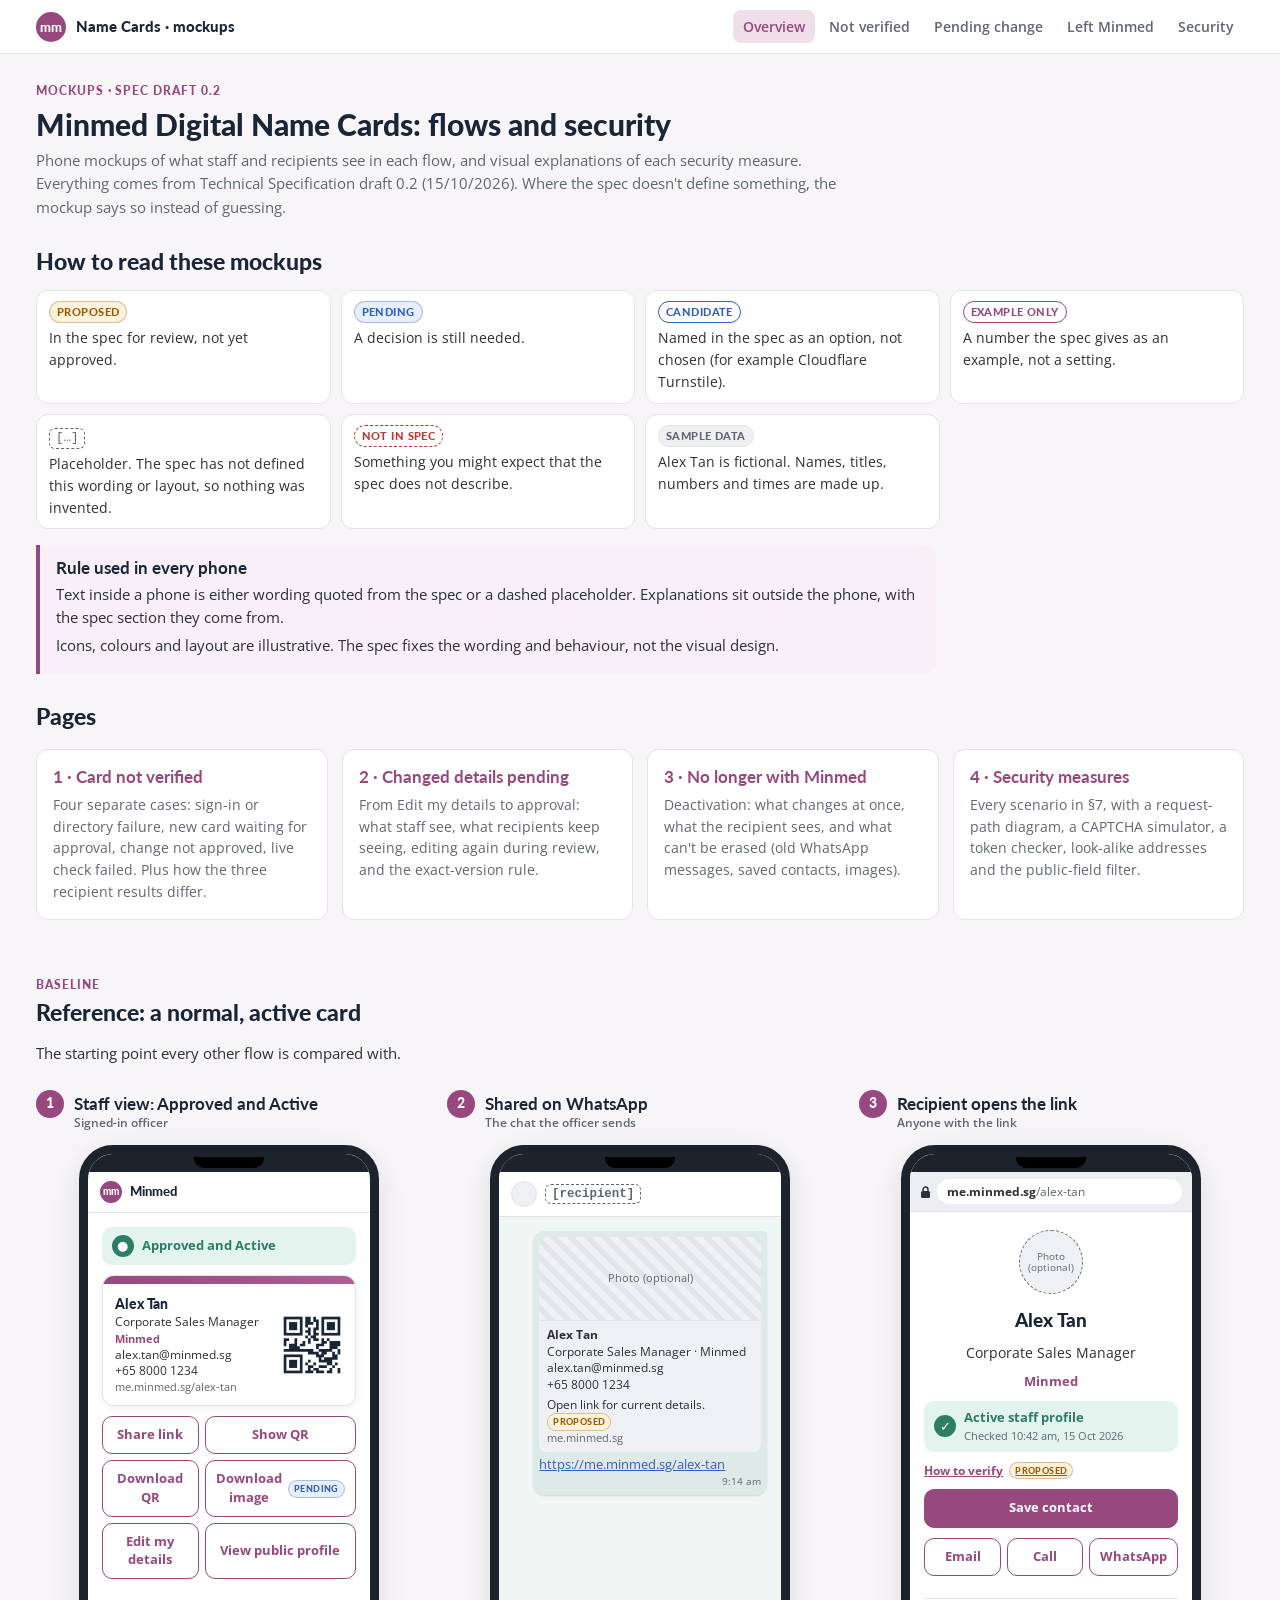
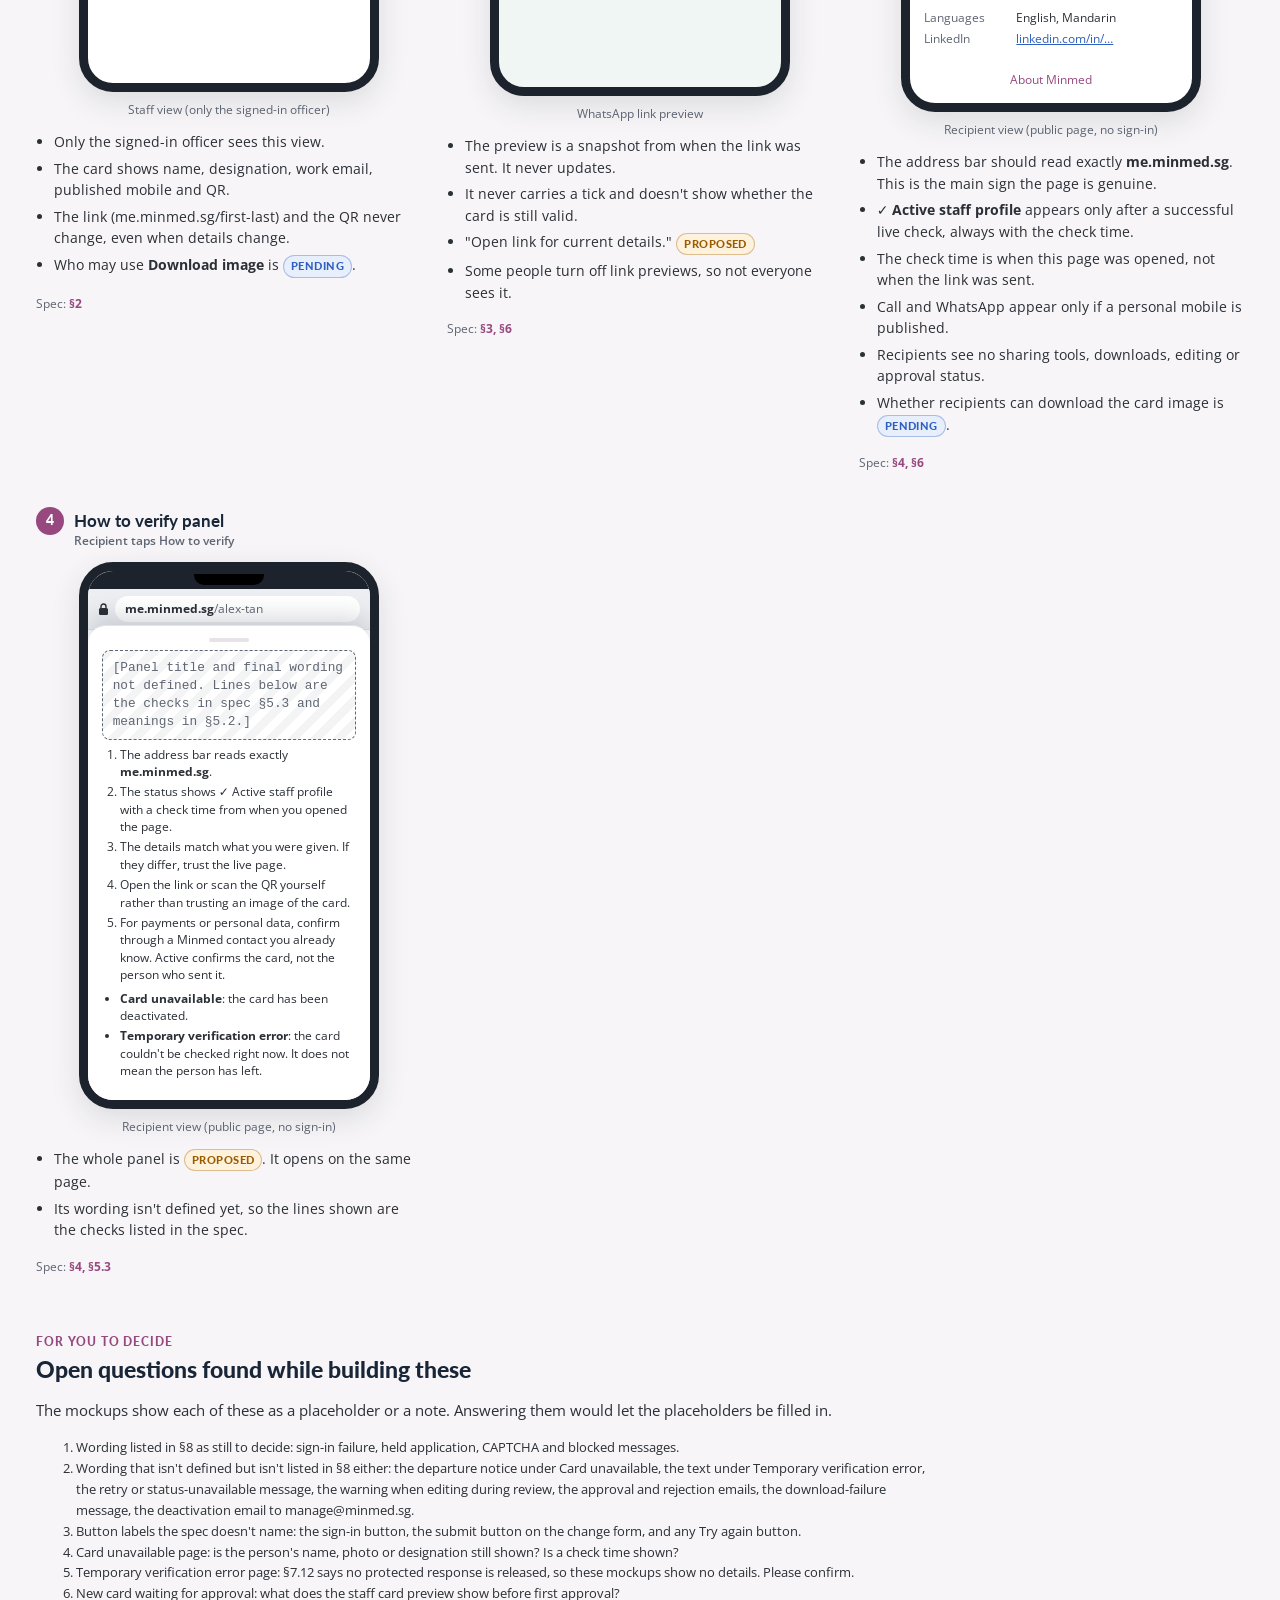
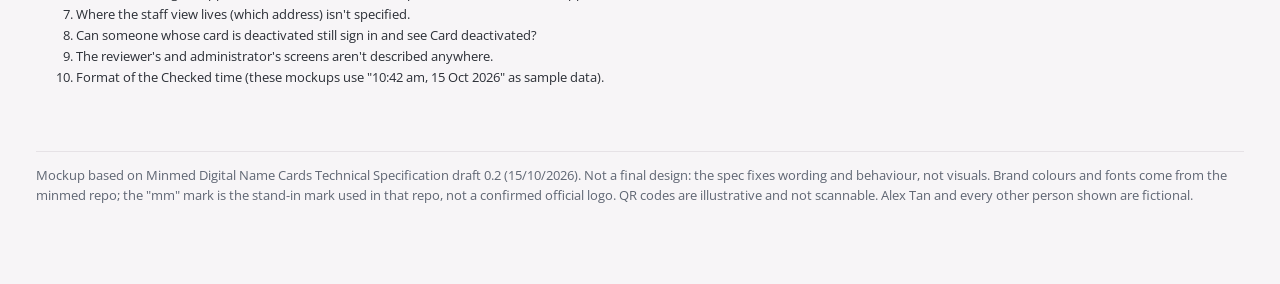
==== name-card-mockups/index.html @ 4b2dcbd2 "Add name card flow and security mockups HTML mockups for Minmed Digital Name Cards based on spec dra" ====
<!doctype html>
<html lang="en-SG">
<head>
<meta charset="utf-8">
<meta name="viewport" content="width=device-width, initial-scale=1">
<meta name="color-scheme" content="light dark">
<meta name="description" content="Phone mockups and security explanations for Minmed Digital Name Cards, from spec draft 0.2.">
<title>Name Card Mockups</title>
<link rel="preconnect" href="https://fonts.googleapis.com">
<link rel="preconnect" href="https://fonts.gstatic.com" crossorigin>
<link href="https://fonts.googleapis.com/css2?family=Lato:wght@400;700;900&family=Open+Sans:wght@400;600;700&display=swap" rel="stylesheet">
<style>
/* Minmed brand colours taken from the minmed repo (frontend/src/index.css):
   plum #AD5E99, navy #192637, blush #EFDFEB, green #419F84, blue #6493EC.
   Text and buttons use the darker shades from that file so they meet WCAG AA. */
:root {
  --bg: #f7f5f7;
  --surface: #ffffff;
  --surface-2: #f8f0f6;
  --text: #2b2f36;
  --muted: #5f6673;
  --border: #e6e2e6;
  --plum: #96487f;
  --brand: #ad5e99;
  --blush: #efdfeb;
  --navy: #192637;
  --on-plum: #ffffff;
  --green: #2e7d66;
  --green-soft: #e3f3ee;
  --amber: #9a5b00;
  --amber-soft: #fff2dc;
  --red: #c0352b;
  --red-soft: #fdecea;
  --blue: #2f5fbf;
  --blue-soft: #e8effc;
  --grey-soft: #eef0f3;
  --chrome: #eceef1;
  --frame: #1d232c;
  --shadow: 0 10px 30px rgba(25, 38, 55, 0.12);
  --radius: 12px;
}
@media (prefers-color-scheme: dark) {
  :root:not([data-theme="light"]) {
    --bg: #0e1520;
    --surface: #151f2c;
    --surface-2: #221a26;
    --text: #e6e9ef;
    --muted: #a3adbb;
    --border: #263244;
    --plum: #d38bc2;
    --brand: #d38bc2;
    --blush: #3a2436;
    --navy: #e6e9ef;
    --on-plum: #1a0f17;
    --green: #6fd3b3;
    --green-soft: #133329;
    --amber: #f5c26b;
    --amber-soft: #3a2a0f;
    --red: #ff8a80;
    --red-soft: #3a1714;
    --blue: #8fb1f5;
    --blue-soft: #16243d;
    --grey-soft: #1d2836;
    --chrome: #1d2836;
    --frame: #05080d;
    --shadow: 0 10px 30px rgba(0, 0, 0, 0.45);
  }
}
:root[data-theme="dark"] {
  --bg: #0e1520;
  --surface: #151f2c;
  --surface-2: #221a26;
  --text: #e6e9ef;
  --muted: #a3adbb;
  --border: #263244;
  --plum: #d38bc2;
  --brand: #d38bc2;
  --blush: #3a2436;
  --navy: #e6e9ef;
  --on-plum: #1a0f17;
  --green: #6fd3b3;
  --green-soft: #133329;
  --amber: #f5c26b;
  --amber-soft: #3a2a0f;
  --red: #ff8a80;
  --red-soft: #3a1714;
  --blue: #8fb1f5;
  --blue-soft: #16243d;
  --grey-soft: #1d2836;
  --chrome: #1d2836;
  --frame: #05080d;
  --shadow: 0 10px 30px rgba(0, 0, 0, 0.45);
}

* { box-sizing: border-box; }
html { -webkit-text-size-adjust: 100%; }
body {
  margin: 0;
  background: var(--bg);
  color: var(--text);
  font-family: "Open Sans", system-ui, -apple-system, "Segoe UI", sans-serif;
  font-size: 15px;
  line-height: 1.55;
}
h1, h2, h3, h4 { font-family: "Lato", "Open Sans", system-ui, sans-serif; color: var(--navy); line-height: 1.25; }
h1 { font-size: 1.9rem; font-weight: 900; margin: 0 0 0.4rem; }
h2 { font-size: 1.45rem; font-weight: 900; margin: 0 0 0.5rem; }
h3 { font-size: 1.05rem; font-weight: 700; margin: 0 0 0.4rem; }
a { color: var(--plum); }
code { font-family: ui-monospace, SFMono-Regular, Menlo, Consolas, monospace; font-size: 0.88em; background: var(--grey-soft); padding: 1px 5px; border-radius: 5px; }

/* ---------- page chrome ---------- */
.top {
  background: var(--surface);
  border-bottom: 1px solid var(--border);
  position: sticky; top: 0; z-index: 20;
}
.top-inner { max-width: 1240px; margin: 0 auto; padding: 10px 16px; display: flex; gap: 14px; align-items: center; flex-wrap: wrap; }
.brandline { display: flex; align-items: center; gap: 10px; font-family: "Lato", sans-serif; font-weight: 900; color: var(--navy); text-decoration: none; }
.mark { width: 30px; height: 30px; flex: none; }
.nav { display: flex; gap: 4px; flex-wrap: wrap; margin-left: auto; }
.nav a { text-decoration: none; color: var(--muted); font-weight: 600; font-size: 0.86rem; padding: 6px 10px; border-radius: 8px; }
.nav a:hover { background: var(--surface-2); color: var(--plum); }
.nav a.on { background: var(--blush); color: var(--plum); }
main { max-width: 1240px; margin: 0 auto; padding: 28px 16px 80px; }
.lede { color: var(--muted); max-width: 820px; margin: 0 0 1rem; }
.meta { font-size: 0.82rem; color: var(--muted); }
.section { margin-top: 56px; scroll-margin-top: 80px; }
.section > .intro { max-width: 860px; color: var(--text); }
.jump { display: flex; flex-wrap: wrap; gap: 8px; margin: 18px 0 0; padding: 0; list-style: none; }
.jump a { display: inline-block; text-decoration: none; background: var(--surface); border: 1px solid var(--border); border-radius: 999px; padding: 6px 14px; font-weight: 600; font-size: 0.86rem; color: var(--navy); }
.jump a:hover { border-color: var(--brand); color: var(--plum); }
.eyebrow { font-family: "Lato", sans-serif; font-weight: 900; letter-spacing: 0.08em; text-transform: uppercase; font-size: 0.74rem; color: var(--plum); margin-bottom: 4px; }

/* ---------- legend + badges ---------- */
.badge {
  display: inline-flex; align-items: center; gap: 4px;
  font-family: "Lato", sans-serif; font-weight: 900; font-size: 0.68rem;
  letter-spacing: 0.04em; text-transform: uppercase;
  padding: 2px 7px; border-radius: 999px; border: 1px solid transparent;
  vertical-align: middle; white-space: nowrap; line-height: 1.5;
}
.b-proposed { background: var(--amber-soft); color: var(--amber); border-color: color-mix(in srgb, var(--amber) 35%, transparent); }
.b-pending { background: var(--blue-soft); color: var(--blue); border-color: color-mix(in srgb, var(--blue) 35%, transparent); }
.b-candidate { background: transparent; color: var(--blue); border-color: var(--blue); }
.b-example { background: transparent; color: var(--plum); border-color: var(--plum); }
.b-sample { background: var(--grey-soft); color: var(--muted); border-color: var(--border); }
.b-notspec { background: transparent; color: var(--red); border-color: var(--red); border-style: dashed; }
.b-spec { background: var(--green-soft); color: var(--green); border-color: color-mix(in srgb, var(--green) 35%, transparent); }
.legend { display: grid; grid-template-columns: repeat(auto-fill, minmax(260px, 1fr)); gap: 10px; margin: 14px 0 0; }
.legend > div { background: var(--surface); border: 1px solid var(--border); border-radius: var(--radius); padding: 10px 12px; font-size: 0.88rem; }
.legend .badge, .legend .ph-inline { margin-bottom: 4px; }

/* placeholder for wording the spec has not defined */
.ph {
  border: 1.5px dashed var(--muted); border-radius: 8px; padding: 8px 10px;
  color: var(--muted); font-size: 0.8rem; line-height: 1.4;
  background: repeating-linear-gradient(-45deg, transparent 0 8px, color-mix(in srgb, var(--muted) 7%, transparent) 8px 16px);
  font-family: ui-monospace, SFMono-Regular, Menlo, Consolas, monospace;
}
.ph-inline {
  display: inline-block; border: 1.5px dashed var(--muted); border-radius: 6px; padding: 0 6px;
  color: var(--muted); font-size: 0.78rem; font-family: ui-monospace, SFMono-Regular, Menlo, Consolas, monospace;
}

/* ---------- step grid ---------- */
.steps { display: grid; grid-template-columns: repeat(auto-fill, minmax(290px, 1fr)); gap: 34px 26px; margin-top: 24px; }
.step { display: flex; flex-direction: column; gap: 12px; min-width: 0; }
.step-head { display: flex; gap: 10px; align-items: flex-start; }
.num { flex: none; width: 28px; height: 28px; border-radius: 50%; background: var(--plum); color: var(--on-plum); display: grid; place-items: center; font-family: "Lato", sans-serif; font-weight: 900; font-size: 0.85rem; }
.step-head h3 { margin: 3px 0 0; }
.who { font-size: 0.78rem; color: var(--muted); font-weight: 600; }
.notes { margin: 0; padding: 0 0 0 18px; font-size: 0.87rem; }
.notes li { margin: 0 0 5px; }
.ref { font-size: 0.76rem; color: var(--muted); }
.ref b { color: var(--plum); }

/* ---------- phone frame ---------- */
.phone {
  width: 100%; max-width: 300px; margin: 0 auto;
  border: 9px solid var(--frame); border-radius: 34px; overflow: hidden;
  background: var(--surface); box-shadow: var(--shadow); position: relative;
  font-size: 13.5px; line-height: 1.45;
}
.phone .sbar { height: 18px; background: var(--frame); position: relative; }
.phone .sbar::after { content: ""; position: absolute; left: 50%; top: 3px; width: 70px; height: 11px; transform: translateX(-50%); background: #000; border-radius: 0 0 10px 10px; }
.addr { display: flex; align-items: center; gap: 6px; background: var(--chrome); padding: 7px 10px; font-size: 12px; color: var(--text); border-bottom: 1px solid var(--border); }
.addr .url { background: var(--surface); border-radius: 999px; padding: 4px 10px; flex: 1; min-width: 0; overflow: hidden; text-overflow: ellipsis; white-space: nowrap; }
.addr .url b { font-weight: 700; }
.addr .url .path { color: var(--muted); }
.addr.fake .url { outline: 2px solid var(--red); }
.screen { padding: 14px; min-height: 470px; display: flex; flex-direction: column; gap: 10px; }
.screen.short { min-height: 0; }
.apphead { display: flex; align-items: center; gap: 8px; padding: 9px 12px; border-bottom: 1px solid var(--border); font-family: "Lato", sans-serif; font-weight: 900; color: var(--navy); font-size: 13px; }
.apphead .mark { width: 22px; height: 22px; }
.apphead .sub { margin-left: auto; font-family: "Open Sans", sans-serif; font-weight: 600; color: var(--muted); font-size: 11px; }
.mini { font-size: 0.58rem; padding: 1px 5px; }
.phone-cap { text-align: center; font-size: 0.78rem; color: var(--muted); margin-top: -4px; }

/* ---------- public card page ---------- */
.avatar { width: 64px; height: 64px; border-radius: 50%; background: var(--grey-soft); border: 1.5px dashed var(--muted); display: grid; place-items: center; color: var(--muted); font-size: 10px; text-align: center; line-height: 1.1; margin: 4px auto 0; }
.pname { text-align: center; font-family: "Lato", sans-serif; font-weight: 900; font-size: 19px; color: var(--navy); margin: 2px 0 0; }
.pdesig { text-align: center; color: var(--text); margin: 0; }
.pco { text-align: center; color: var(--plum); font-weight: 700; margin: 0; font-size: 12.5px; }
.status { display: flex; gap: 8px; align-items: center; border-radius: 10px; padding: 8px 10px; font-size: 12.5px; }
.status .ic { flex: none; width: 22px; height: 22px; border-radius: 50%; display: grid; place-items: center; font-weight: 900; font-size: 13px; }
.status .t { font-weight: 700; }
.status .s { font-size: 11px; color: var(--muted); display: block; font-weight: 400; }
.st-active { background: var(--green-soft); color: var(--green); }
.st-active .ic { background: var(--green); color: var(--surface); }
.st-unavail { background: var(--grey-soft); color: var(--text); }
.st-unavail .ic { background: var(--muted); color: var(--surface); }
.st-error { background: var(--amber-soft); color: var(--amber); }
.st-error .ic { background: transparent; color: var(--amber); border: 2px solid var(--amber); font-size: 12px; }
.st-pending { background: var(--blue-soft); color: var(--blue); }
.st-pending .ic { background: var(--blue); color: var(--surface); }
.st-rejected { background: var(--red-soft); color: var(--red); }
.st-rejected .ic { background: var(--red); color: var(--surface); }
.howto { font-size: 12px; color: var(--plum); font-weight: 700; text-decoration: underline; display: inline-flex; gap: 6px; align-items: center; }
.btn { display: flex; align-items: center; justify-content: center; gap: 6px; border-radius: 10px; padding: 9px 10px; font-weight: 700; font-size: 12.5px; border: 1.5px solid var(--plum); color: var(--plum); background: var(--surface); text-align: center; }
.btn.primary { background: var(--plum); color: var(--on-plum); }
.btn.off { opacity: 0.4; border-style: dashed; text-decoration: line-through; }
.btn.ghost { border-color: var(--border); color: var(--text); }
.btnrow { display: grid; grid-template-columns: 1fr 1fr 1fr; gap: 6px; }
.btngrid { display: grid; grid-template-columns: 1fr 1fr; gap: 6px; }
.kv { font-size: 12px; border-top: 1px solid var(--border); padding-top: 8px; }
.kv div { display: flex; gap: 8px; padding: 2px 0; }
.kv dt, .kv .k { color: var(--muted); width: 84px; flex: none; }
.foot-link { font-size: 12px; color: var(--plum); text-align: center; margin-top: auto; }
.blank { flex: 1; }
.big-msg { text-align: center; padding: 20px 6px 6px; }
.big-msg .ic { width: 52px; height: 52px; border-radius: 50%; margin: 0 auto 10px; display: grid; place-items: center; font-size: 24px; font-weight: 900; }

/* ---------- staff card visual ---------- */
.ncard { border-radius: 12px; border: 1px solid var(--border); overflow: hidden; background: var(--surface); box-shadow: 0 2px 8px rgba(25, 38, 55, 0.08); }
.ncard .band { height: 8px; background: linear-gradient(90deg, var(--plum), var(--brand)); }
.ncard .body { display: flex; gap: 10px; padding: 10px 12px; align-items: center; }
.ncard .info { flex: 1; min-width: 0; font-size: 11.5px; }
.ncard .nm { font-family: "Lato", sans-serif; font-weight: 900; font-size: 14px; color: var(--navy); }
.ncard .co { color: var(--plum); font-weight: 700; font-size: 11px; }
.ncard .line { color: var(--text); overflow-wrap: anywhere; }
.ncard .lk { color: var(--muted); font-size: 10.5px; }
.ncard svg.qr { width: 62px; height: 62px; flex: none; }
.ncard.dim { opacity: 0.45; filter: grayscale(0.6); }
.hl { background: color-mix(in srgb, var(--amber) 22%, transparent); border-radius: 3px; padding: 0 2px; outline: 1.5px solid var(--amber); }
.hl-red { background: color-mix(in srgb, var(--red) 18%, transparent); border-radius: 3px; padding: 0 2px; outline: 1.5px solid var(--red); }

/* ---------- forms ---------- */
.field { font-size: 11.5px; }
.field label { display: block; color: var(--muted); margin-bottom: 2px; font-weight: 600; }
.field .in { border: 1px solid var(--border); border-radius: 8px; padding: 6px 8px; background: var(--surface); color: var(--text); }
.field .in.changed { border-color: var(--amber); background: var(--amber-soft); }
.field .in.locked { background: var(--grey-soft); color: var(--muted); }

/* diff table inside staff view */
.diff { font-size: 11px; border: 1px solid var(--border); border-radius: 8px; overflow: hidden; }
.diff .row { display: grid; grid-template-columns: 1fr 1fr; }
.diff .row > div { padding: 5px 7px; border-top: 1px solid var(--border); }
.diff .hd { background: var(--grey-soft); font-weight: 700; color: var(--muted); }
.diff .hd > div { border-top: 0; }
.diff .fld { grid-column: 1 / -1; font-weight: 700; color: var(--navy); background: var(--surface-2); }
.diff .old { color: var(--muted); }
.diff .new { color: var(--amber); font-weight: 700; }

/* ---------- chat + email mock ---------- */
.chat { background: color-mix(in srgb, var(--green) 7%, var(--surface)); }
.chathead { display: flex; align-items: center; gap: 8px; padding: 9px 12px; background: var(--surface); border-bottom: 1px solid var(--border); font-weight: 700; font-size: 13px; }
.chathead .dot { width: 26px; height: 26px; border-radius: 50%; background: var(--grey-soft); border: 1px solid var(--border); }
.bubble { align-self: flex-start; max-width: 92%; background: var(--surface); border-radius: 4px 12px 12px 12px; padding: 6px; box-shadow: 0 1px 2px rgba(0,0,0,0.12); font-size: 12.5px; }
.bubble.me { align-self: flex-end; border-radius: 12px 4px 12px 12px; background: color-mix(in srgb, var(--green) 16%, var(--surface)); }
.bubble .time { font-size: 10px; color: var(--muted); text-align: right; }
.preview { border-radius: 8px; overflow: hidden; background: var(--grey-soft); margin-bottom: 4px; }
.preview .img { height: 84px; display: grid; place-items: center; color: var(--muted); font-size: 10.5px; border-bottom: 1px solid var(--border); background: repeating-linear-gradient(45deg, transparent 0 6px, color-mix(in srgb, var(--muted) 8%, transparent) 6px 12px); }
.preview .txt { padding: 6px 8px; font-size: 11.5px; }
.preview .ttl { font-weight: 700; color: var(--text); }
.preview .dom { color: var(--muted); font-size: 10.5px; }
.linktext { color: var(--blue); text-decoration: underline; word-break: break-all; }
.mailhead { font-size: 11.5px; border-bottom: 1px solid var(--border); padding-bottom: 8px; }
.mailhead div { padding: 1px 0; }
.mailhead .k { color: var(--muted); display: inline-block; width: 52px; }

/* ---------- generic boxes ---------- */
.panel { background: var(--surface); border: 1px solid var(--border); border-radius: var(--radius); padding: 16px 18px; }
.panel + .panel { margin-top: 14px; }
.callout { border-left: 4px solid var(--plum); background: var(--surface-2); border-radius: 0 var(--radius) var(--radius) 0; padding: 12px 16px; margin: 16px 0; max-width: 900px; }
.callout.warn { border-left-color: var(--amber); background: var(--amber-soft); }
.callout.info { border-left-color: var(--blue); background: var(--blue-soft); }
.callout h3 { margin-bottom: 4px; }
.callout p { margin: 0.3rem 0; }
.cols { display: grid; grid-template-columns: repeat(auto-fit, minmax(260px, 1fr)); gap: 14px; }
.cols3 { display: grid; grid-template-columns: repeat(auto-fit, minmax(220px, 1fr)); gap: 14px; }
.tag-ok { color: var(--green); font-weight: 700; }
.tag-no { color: var(--red); font-weight: 700; }
.tag-warn { color: var(--amber); font-weight: 700; }
.small { font-size: 0.84rem; }
.muted { color: var(--muted); }
table.t { width: 100%; border-collapse: collapse; font-size: 0.87rem; background: var(--surface); border: 1px solid var(--border); border-radius: var(--radius); overflow: hidden; }
table.t th, table.t td { text-align: left; padding: 8px 10px; border-top: 1px solid var(--border); vertical-align: top; }
table.t th { background: var(--grey-soft); font-family: "Lato", sans-serif; color: var(--navy); border-top: 0; }
.tablewrap { overflow-x: auto; }

/* ---------- flow diagram (HTML boxes) ---------- */
.flowdia { display: flex; flex-wrap: wrap; gap: 8px; align-items: stretch; }
.node { background: var(--surface); border: 1.5px solid var(--border); border-radius: 10px; padding: 9px 11px; font-size: 0.84rem; flex: 1 1 150px; min-width: 140px; }
.node b { display: block; font-family: "Lato", sans-serif; color: var(--navy); }
.node.ok { border-color: var(--green); }
.node.no { border-color: var(--red); }
.node.tbd { border-style: dashed; border-color: var(--blue); }
.node.warn { border-color: var(--amber); }
.arrow { align-self: center; color: var(--muted); font-weight: 900; flex: none; }
.vlist { display: flex; flex-direction: column; gap: 8px; }

/* ---------- security page interactive ---------- */
.sim { display: grid; grid-template-columns: minmax(0, 300px) minmax(0, 1fr); gap: 24px; align-items: start; }
@media (max-width: 720px) { .sim { grid-template-columns: 1fr; } }
.ctrls { display: flex; flex-wrap: wrap; gap: 8px; margin: 10px 0; }
button.act { font: inherit; font-weight: 700; font-size: 0.85rem; padding: 8px 12px; border-radius: 9px; border: 1.5px solid var(--plum); background: var(--surface); color: var(--plum); cursor: pointer; }
button.act.primary { background: var(--plum); color: var(--on-plum); }
button.act:disabled { opacity: 0.4; cursor: not-allowed; }
button.act:focus-visible { outline: 2px solid var(--brand); outline-offset: 2px; }
.log { font-family: ui-monospace, SFMono-Regular, Menlo, Consolas, monospace; font-size: 0.78rem; background: var(--surface); border: 1px solid var(--border); border-radius: 10px; padding: 10px; max-height: 260px; overflow: auto; }
.log div { padding: 2px 0; border-bottom: 1px dashed var(--border); }
.log .ok { color: var(--green); }
.log .no { color: var(--red); }
.log .warn { color: var(--amber); }
.meter { height: 10px; border-radius: 999px; background: var(--grey-soft); overflow: hidden; border: 1px solid var(--border); }
.meter > i { display: block; height: 100%; width: 0; background: var(--green); transition: width 0.25s; }
.captcha { border: 1px solid var(--border); border-radius: 8px; padding: 10px; display: flex; gap: 10px; align-items: center; background: var(--surface); }
.captcha .box { width: 24px; height: 24px; border: 2px solid var(--muted); border-radius: 4px; background: var(--surface); cursor: pointer; flex: none; }
.captcha .box.done { background: var(--green); border-color: var(--green); }
.hidden { display: none !important; }

.ipbox { border: 1.5px solid var(--border); border-radius: 12px; padding: 10px; background: var(--surface); }
.people { display: flex; gap: 6px; flex-wrap: wrap; margin: 8px 0; }
.person { width: 34px; height: 34px; border-radius: 50%; display: grid; place-items: center; background: var(--blush); color: var(--plum); font-weight: 900; font-size: 0.75rem; font-family: "Lato", sans-serif; }

.addr-test { display: flex; flex-direction: column; gap: 8px; }
.addr-test .row { display: flex; align-items: center; gap: 10px; background: var(--surface); border: 1px solid var(--border); border-radius: 10px; padding: 8px 10px; font-size: 0.85rem; flex-wrap: wrap; }
.addr-test .u { font-family: ui-monospace, SFMono-Regular, Menlo, Consolas, monospace; flex: 1; min-width: 200px; word-break: break-all; }

.fields { display: grid; grid-template-columns: 1fr auto 1fr; gap: 10px; align-items: center; }
@media (max-width: 720px) { .fields { grid-template-columns: 1fr; } .fields .arrow { transform: rotate(90deg); justify-self: center; } }
.chip { display: inline-block; padding: 3px 9px; border-radius: 999px; font-size: 0.8rem; margin: 3px 3px 0 0; border: 1px solid var(--border); background: var(--surface); }
.chip.pub { border-color: var(--green); color: var(--green); }
.chip.priv { border-color: var(--red); color: var(--red); text-decoration: line-through; }

.timeline { list-style: none; margin: 0; padding: 0 0 0 18px; border-left: 2px solid var(--border); }
.timeline li { position: relative; padding: 0 0 14px 8px; font-size: 0.88rem; }
.timeline li::before { content: ""; position: absolute; left: -26px; top: 4px; width: 12px; height: 12px; border-radius: 50%; background: var(--plum); border: 2px solid var(--bg); }
.timeline li.red::before { background: var(--red); }
.timeline li.amber::before { background: var(--amber); }
.timeline li.green::before { background: var(--green); }

.sec { border-top: 1px solid var(--border); padding-top: 28px; }
.sec .what { display: grid; grid-template-columns: repeat(auto-fit, minmax(240px, 1fr)); gap: 12px; margin: 12px 0 18px; }
.sec .what > div { background: var(--surface); border: 1px solid var(--border); border-radius: var(--radius); padding: 12px 14px; font-size: 0.88rem; }
.sec .what h4 { margin: 0 0 6px; font-size: 0.82rem; text-transform: uppercase; letter-spacing: 0.05em; }
.sec .what .h-ok { color: var(--green); }
.sec .what .h-no { color: var(--red); }
.sec .what .h-n { color: var(--plum); }
.sec .what ul { margin: 0; padding-left: 18px; }

.toc { columns: 2 260px; font-size: 0.9rem; padding-left: 18px; }
.toc li { margin-bottom: 4px; break-inside: avoid; }

.hub { display: grid; grid-template-columns: repeat(auto-fill, minmax(250px, 1fr)); gap: 14px; margin-top: 18px; }
.hub a { display: block; text-decoration: none; color: inherit; background: var(--surface); border: 1px solid var(--border); border-radius: var(--radius); padding: 16px; transition: border-color 0.15s, transform 0.15s; }
.hub a:hover { border-color: var(--brand); transform: translateY(-2px); }
.hub h3 { color: var(--plum); }
.hub p { margin: 0; font-size: 0.88rem; color: var(--muted); }

svg.diagram { width: 100%; height: auto; display: block; }
svg.diagram text { font-family: "Open Sans", system-ui, sans-serif; fill: var(--text); }
svg.diagram .lbl { font-family: "Lato", sans-serif; font-weight: 900; fill: var(--navy); }
svg.diagram .sm { font-size: 11px; fill: var(--muted); }
svg.diagram .box { fill: var(--surface); stroke: var(--border); stroke-width: 1.5; }
svg.diagram .box-ok { fill: var(--surface); stroke: var(--green); stroke-width: 1.8; }
svg.diagram .box-tbd { fill: var(--blue-soft); stroke: var(--blue); stroke-width: 1.8; stroke-dasharray: 6 4; }
svg.diagram .box-no { fill: var(--red-soft); stroke: var(--red); stroke-width: 1.8; }
svg.diagram .box-plum { fill: var(--surface-2); stroke: var(--plum); stroke-width: 1.8; }
svg.diagram .ln { stroke: var(--muted); stroke-width: 1.6; fill: none; }
svg.diagram .ln-no { stroke: var(--red); stroke-width: 1.6; fill: none; stroke-dasharray: 5 4; }
svg.diagram .ln-ok { stroke: var(--green); stroke-width: 1.8; fill: none; }
svg.diagram .ah { fill: var(--muted); }
svg.diagram .ah-no { fill: var(--red); }
svg.diagram .ah-ok { fill: var(--green); }
svg.diagram .t-no { fill: var(--red); font-weight: 700; }
svg.diagram .t-ok { fill: var(--green); font-weight: 700; }
svg.diagram .t-tbd { fill: var(--blue); font-weight: 700; }

.footer { margin-top: 64px; font-size: 0.8rem; color: var(--muted); border-top: 1px solid var(--border); padding-top: 14px; }

@media (max-width: 520px) {
  h1 { font-size: 1.5rem; }
  h2 { font-size: 1.25rem; }
  .nav { margin-left: 0; }
}
@media print {
  .top { position: static; }
  .step, .panel, .sec { break-inside: avoid; }
}

/* bottom sheet for the How to verify panel */
.sheet-wrap { position: relative; flex: 1; display: flex; flex-direction: column; }
.sheet-wrap .under { opacity: 0.25; pointer-events: none; display: flex; flex-direction: column; gap: 10px; }
.sheet { position: absolute; left: -14px; right: -14px; bottom: -14px; background: var(--surface); border-top: 1px solid var(--border); border-radius: 18px 18px 0 0; box-shadow: 0 -8px 24px rgba(25, 38, 55, 0.18); padding: 12px 14px 14px; font-size: 12px; }
.sheet .grab { width: 40px; height: 4px; border-radius: 4px; background: var(--border); margin: 0 auto 8px; }
.sheet ol, .sheet ul { margin: 6px 0; padding-left: 18px; }
.sheet li { margin-bottom: 3px; }
.sheet .src { font-size: 10px; color: var(--muted); margin-top: 6px; }

/* request path diagram (HTML, wraps on phones) */
.pathdia { display: grid; grid-template-columns: minmax(0, 1fr) auto minmax(0, 1.1fr) auto minmax(0, 1.5fr) auto minmax(0, 1fr); gap: 8px; align-items: stretch; }
.pathdia .arrow { align-self: center; }
@media (max-width: 900px) {
  .pathdia { grid-template-columns: 1fr; }
  .pathdia .arrow { transform: rotate(90deg); justify-self: center; }
}
.pathdia .node ul { margin: 6px 0 0; padding-left: 16px; font-size: 0.8rem; }
.bypass { margin-top: 10px; display: grid; grid-template-columns: minmax(0, 1fr) auto minmax(0, 3fr); gap: 8px; align-items: center; }
@media (max-width: 900px) { .bypass { grid-template-columns: 1fr; } .bypass .arrow { transform: rotate(90deg); justify-self: center; } }
.arrow.red { color: var(--red); }
.cmp { display: grid; grid-template-columns: repeat(auto-fit, minmax(240px, 1fr)); gap: 14px; }
.verdict { font-family: "Lato", sans-serif; font-weight: 900; font-size: 0.8rem; padding: 2px 8px; border-radius: 6px; }
.verdict.ok { background: var(--green-soft); color: var(--green); }
.verdict.no { background: var(--red-soft); color: var(--red); }
pre.req { font-family: ui-monospace, SFMono-Regular, Menlo, Consolas, monospace; font-size: 0.8rem; background: var(--surface); border: 1px solid var(--border); border-radius: 10px; padding: 12px; overflow-x: auto; white-space: pre; margin: 0; }
pre.req .ok { color: var(--green); font-weight: 700; }
pre.req .no { color: var(--red); font-weight: 700; }
pre.req .c { color: var(--muted); }
.scenario-pick { display: flex; flex-wrap: wrap; gap: 6px; }
.vlist > .node, .vlist > .flowdia { flex: none; }
.btn.primary .ph-inline { color: var(--on-plum); border-color: var(--on-plum); }
.cmp { align-items: start; }

</style>
</head>
<body>
<header class="top"><div class="top-inner"><a class="brandline" href="index.html"><svg class="mark" viewBox="0 0 32 32" aria-hidden="true"><circle cx="16" cy="16" r="16" fill="#96487F"/><text x="16" y="21" text-anchor="middle" font-family="Lato, Arial, sans-serif" font-size="14" font-weight="900" fill="#fff">mm</text></svg><span>Name Cards · mockups</span></a><nav class="nav" aria-label="Pages"><a href="index.html" class="on">Overview</a><a href="1-not-verified.html">Not verified</a><a href="2-pending-change.html">Pending change</a><a href="3-left-minmed.html">Left Minmed</a><a href="4-security.html">Security</a></nav></div></header>
<main>

<div class="eyebrow">Mockups · Spec draft 0.2</div>
<h1>Minmed Digital Name Cards: flows and security</h1>
<p class="lede">Phone mockups of what staff and recipients see in each flow, and visual explanations of each security measure. Everything comes from Technical Specification draft 0.2 (15/10/2026). Where the spec doesn't define something, the mockup says so instead of guessing.</p>

<h2 style="margin-top:28px">How to read these mockups</h2>
<div class="legend"><div><span class="badge b-proposed" title="In the spec for review, not yet approved">Proposed</span><br>In the spec for review, not yet approved.</div><div><span class="badge b-pending" title="Decision still needed">Pending</span><br>A decision is still needed.</div><div><span class="badge b-candidate" title="Named in the spec as an option, not chosen">Candidate</span><br>Named in the spec as an option, not chosen (for example Cloudflare Turnstile).</div><div><span class="badge b-example" title="Number given as an example, not a setting">Example only</span><br>A number the spec gives as an example, not a setting.</div><div><span class="ph-inline">[…]</span><br>Placeholder. The spec has not defined this wording or layout, so nothing was invented.</div><div><span class="badge b-notspec" title="The spec does not describe this">Not in spec</span><br>Something you might expect that the spec does not describe.</div><div><span class="badge b-sample" title="Fictional person and values">Sample data</span><br>Alex Tan is fictional. Names, titles, numbers and times are made up.</div></div>
<div class="callout"><h3>Rule used in every phone</h3><p>Text inside a phone is either wording quoted from the spec or a dashed placeholder. Explanations sit outside the phone, with the spec section they come from.</p><p>Icons, colours and layout are illustrative. The spec fixes the wording and behaviour, not the visual design.</p></div>

<h2 style="margin-top:28px">Pages</h2>
<div class="hub"><a href="1-not-verified.html"><h3>1 · Card not verified</h3><p>Four separate cases: sign-in or directory failure, new card waiting for approval, change not approved, live check failed. Plus how the three recipient results differ.</p></a><a href="2-pending-change.html"><h3>2 · Changed details pending</h3><p>From Edit my details to approval: what staff see, what recipients keep seeing, editing again during review, and the exact-version rule.</p></a><a href="3-left-minmed.html"><h3>3 · No longer with Minmed</h3><p>Deactivation: what changes at once, what the recipient sees, and what can't be erased (old WhatsApp messages, saved contacts, images).</p></a><a href="4-security.html"><h3>4 · Security measures</h3><p>Every scenario in §7, with a request-path diagram, a CAPTCHA simulator, a token checker, look-alike addresses and the public-field filter.</p></a></div>

<section class="section" id="reference"><div class="eyebrow">Baseline</div><h2>Reference: a normal, active card</h2><div class="intro"><p>The starting point every other flow is compared with.</p></div><div class="steps"><div class="step"><div class="step-head"><span class="num">1</span><div><h3>Staff view: Approved and Active</h3><div class="who">Signed-in officer</div></div></div><div class="phone "><div class="sbar"></div><div class="apphead"><svg class="mark" viewBox="0 0 32 32" aria-hidden="true"><circle cx="16" cy="16" r="16" fill="#96487F"/><text x="16" y="21" text-anchor="middle" font-family="Lato, Arial, sans-serif" font-size="14" font-weight="900" fill="#fff">mm</text></svg><span>Minmed</span></div><div class="screen"><div class="status st-active"><span class="ic" aria-hidden="true">●</span><span class="t">Approved and Active</span></div><div class="ncard"><div class="band"></div><div class="body"><div class="info"><div class="nm">Alex Tan</div><div class="line">Corporate Sales Manager</div><div class="co">Minmed</div><div class="line">alex.tan@minmed.sg</div><div class="line">+65 8000 1234</div><div class="lk">me.minmed.sg/alex-tan</div></div><svg class="qr" viewBox="-1 -1 23 23" role="img" aria-label="Illustrative QR code (not scannable)"><rect x="-1" y="-1" width="23" height="23" fill="#fff"/><path d="M8 0h1v1h-1zM9 0h1v1h-1zM11 0h1v1h-1zM8 1h1v1h-1zM9 1h1v1h-1zM11 1h1v1h-1zM12 1h1v1h-1zM8 2h1v1h-1zM9 2h1v1h-1zM10 2h1v1h-1zM12 2h1v1h-1zM8 3h1v1h-1zM12 3h1v1h-1zM9 4h1v1h-1zM11 4h1v1h-1zM12 4h1v1h-1zM8 5h1v1h-1zM9 5h1v1h-1zM11 5h1v1h-1zM9 6h1v1h-1zM11 6h1v1h-1zM12 6h1v1h-1zM8 7h1v1h-1zM10 7h1v1h-1zM11 7h1v1h-1zM0 8h1v1h-1zM1 8h1v1h-1zM4 8h1v1h-1zM9 8h1v1h-1zM11 8h1v1h-1zM12 8h1v1h-1zM14 8h1v1h-1zM16 8h1v1h-1zM0 9h1v1h-1zM4 9h1v1h-1zM7 9h1v1h-1zM9 9h1v1h-1zM14 9h1v1h-1zM15 9h1v1h-1zM17 9h1v1h-1zM18 9h1v1h-1zM19 9h1v1h-1zM20 9h1v1h-1zM0 10h1v1h-1zM2 10h1v1h-1zM3 10h1v1h-1zM4 10h1v1h-1zM6 10h1v1h-1zM7 10h1v1h-1zM12 10h1v1h-1zM13 10h1v1h-1zM14 10h1v1h-1zM17 10h1v1h-1zM18 10h1v1h-1zM19 10h1v1h-1zM20 10h1v1h-1zM2 11h1v1h-1zM3 11h1v1h-1zM4 11h1v1h-1zM5 11h1v1h-1zM12 11h1v1h-1zM17 11h1v1h-1zM18 11h1v1h-1zM19 11h1v1h-1zM0 12h1v1h-1zM1 12h1v1h-1zM2 12h1v1h-1zM3 12h1v1h-1zM4 12h1v1h-1zM5 12h1v1h-1zM6 12h1v1h-1zM7 12h1v1h-1zM8 12h1v1h-1zM9 12h1v1h-1zM10 12h1v1h-1zM13 12h1v1h-1zM14 12h1v1h-1zM15 12h1v1h-1zM16 12h1v1h-1zM17 12h1v1h-1zM20 12h1v1h-1zM9 13h1v1h-1zM10 13h1v1h-1zM11 13h1v1h-1zM12 13h1v1h-1zM14 13h1v1h-1zM15 13h1v1h-1zM18 13h1v1h-1zM20 13h1v1h-1zM12 14h1v1h-1zM13 14h1v1h-1zM14 14h1v1h-1zM18 14h1v1h-1zM19 14h1v1h-1zM13 15h1v1h-1zM15 15h1v1h-1zM16 15h1v1h-1zM17 15h1v1h-1zM18 15h1v1h-1zM19 15h1v1h-1zM9 16h1v1h-1zM13 16h1v1h-1zM14 16h1v1h-1zM15 16h1v1h-1zM16 16h1v1h-1zM17 16h1v1h-1zM8 17h1v1h-1zM11 17h1v1h-1zM16 17h1v1h-1zM17 17h1v1h-1zM19 17h1v1h-1zM9 18h1v1h-1zM10 18h1v1h-1zM13 18h1v1h-1zM14 18h1v1h-1zM15 18h1v1h-1zM18 18h1v1h-1zM9 19h1v1h-1zM11 19h1v1h-1zM12 19h1v1h-1zM17 19h1v1h-1zM20 19h1v1h-1zM8 20h1v1h-1zM9 20h1v1h-1zM10 20h1v1h-1zM12 20h1v1h-1zM13 20h1v1h-1zM14 20h1v1h-1zM16 20h1v1h-1zM17 20h1v1h-1zM20 20h1v1h-1z" fill="#192637"/><rect x="0" y="0" width="7" height="7" fill="#192637"/><rect x="1" y="1" width="5" height="5" fill="#fff"/><rect x="2" y="2" width="3" height="3" fill="#192637"/><rect x="14" y="0" width="7" height="7" fill="#192637"/><rect x="15" y="1" width="5" height="5" fill="#fff"/><rect x="16" y="2" width="3" height="3" fill="#192637"/><rect x="0" y="14" width="7" height="7" fill="#192637"/><rect x="1" y="15" width="5" height="5" fill="#fff"/><rect x="2" y="16" width="3" height="3" fill="#192637"/></svg></div></div><div class="btngrid"><div class="btn">Share link</div><div class="btn">Show QR</div><div class="btn">Download QR</div><div class="btn">Download image <span class="badge b-pending mini" title="Decision still needed">Pending</span></div><div class="btn">Edit my details</div><div class="btn">View public profile</div></div></div></div><div class="phone-cap">Staff view (only the signed-in officer)</div><ul class="notes"><li>Only the signed-in officer sees this view.</li><li>The card shows name, designation, work email, published mobile and QR.</li><li>The link (me.minmed.sg/first-last) and the QR never change, even when details change.</li><li>Who may use <b>Download image</b> is <span class="badge b-pending" title="Decision still needed">Pending</span>.</li></ul><div class="ref">Spec: <b>§2</b></div></div><div class="step"><div class="step-head"><span class="num">2</span><div><h3>Shared on WhatsApp</h3><div class="who">The chat the officer sends</div></div></div><div class="phone chat"><div class="sbar"></div><div class="chathead"><span class="dot"></span><span><span class="ph-inline">[recipient]</span></span></div><div class="screen"><div class="bubble me"><div class="preview"><div class="img">Photo (optional)</div><div class="txt"><div class="ttl">Alex Tan</div><div>Corporate Sales Manager · Minmed</div><div>alex.tan@minmed.sg</div><div>+65 8000 1234</div><div style="margin-top:3px">Open link for current details. <span class="badge b-proposed mini" title="In the spec for review, not yet approved">Proposed</span></div><div class="dom">me.minmed.sg</div></div></div><div class="linktext">https://me.minmed.sg/alex-tan</div><div class="time">9:14 am</div></div></div></div><div class="phone-cap">WhatsApp link preview</div><ul class="notes"><li>The preview is a snapshot from when the link was sent. It never updates.</li><li>It never carries a tick and doesn't show whether the card is still valid.</li><li>"Open link for current details." <span class="badge b-proposed" title="In the spec for review, not yet approved">Proposed</span></li><li>Some people turn off link previews, so not everyone sees it.</li></ul><div class="ref">Spec: <b>§3, §6</b></div></div><div class="step"><div class="step-head"><span class="num">3</span><div><h3>Recipient opens the link</h3><div class="who">Anyone with the link</div></div></div><div class="phone "><div class="sbar"></div><div class="addr"><svg width="11" height="12" viewBox="0 0 11 12" aria-hidden="true"><rect x="1" y="5" width="9" height="7" rx="1.5" fill="currentColor"/><path d="M3 5V3.5a2.5 2.5 0 0 1 5 0V5" stroke="currentColor" stroke-width="1.4" fill="none"/></svg><span class="url"><b>me.minmed.sg</b><span class="path">/alex-tan</span></span></div><div class="screen"><div class="avatar">Photo<br>(optional)</div><p class="pname">Alex Tan</p><p class="pdesig">Corporate Sales Manager</p><p class="pco">Minmed</p><div class="status st-active"><span class="ic" aria-hidden="true">✓</span><span class="t">Active staff profile<span class="s">Checked 10:42 am, 15 Oct 2026</span></span></div><span class="howto">How to verify <span class="badge b-proposed mini" title="In the spec for review, not yet approved">Proposed</span></span><div class="btn primary">Save contact</div><div class="btnrow"><div class="btn">Email</div><div class="btn">Call</div><div class="btn">WhatsApp</div></div><dl class="kv"><div><dt>Languages</dt><dd style="margin:0">English, Mandarin</dd></div><div><dt>LinkedIn</dt><dd style="margin:0" class="linktext">linkedin.com/in/…</dd></div></dl><div class="foot-link">About Minmed</div></div></div><div class="phone-cap">Recipient view (public page, no sign-in)</div><ul class="notes"><li>The address bar should read exactly <b>me.minmed.sg</b>. This is the main sign the page is genuine.</li><li>✓ <b>Active staff profile</b> appears only after a successful live check, always with the check time.</li><li>The check time is when this page was opened, not when the link was sent.</li><li>Call and WhatsApp appear only if a personal mobile is published.</li><li>Recipients see no sharing tools, downloads, editing or approval status.</li><li>Whether recipients can download the card image is <span class="badge b-pending" title="Decision still needed">Pending</span>.</li></ul><div class="ref">Spec: <b>§4, §6</b></div></div><div class="step"><div class="step-head"><span class="num">4</span><div><h3>How to verify panel</h3><div class="who">Recipient taps How to verify</div></div></div><div class="phone "><div class="sbar"></div><div class="addr"><svg width="11" height="12" viewBox="0 0 11 12" aria-hidden="true"><rect x="1" y="5" width="9" height="7" rx="1.5" fill="currentColor"/><path d="M3 5V3.5a2.5 2.5 0 0 1 5 0V5" stroke="currentColor" stroke-width="1.4" fill="none"/></svg><span class="url"><b>me.minmed.sg</b><span class="path">/alex-tan</span></span></div><div class="screen"><div class="sheet-wrap"><div class="under"><div class="avatar">Photo<br>(optional)</div><p class="pname">Alex Tan</p><p class="pdesig">Corporate Sales Manager</p><p class="pco">Minmed</p><div class="status st-active"><span class="ic" aria-hidden="true">✓</span><span class="t">Active staff profile<span class="s">Checked 10:42 am, 15 Oct 2026</span></span></div><span class="howto">How to verify <span class="badge b-proposed mini" title="In the spec for review, not yet approved">Proposed</span></span><div class="btn primary">Save contact</div><div class="btnrow"><div class="btn">Email</div><div class="btn">Call</div><div class="btn">WhatsApp</div></div><div class="foot-link">About Minmed</div></div><div class="sheet"><div class="grab"></div><div class="ph">[Panel title and final wording not defined. Lines below are the checks in spec §5.3 and meanings in §5.2.]</div><ol><li>The address bar reads exactly <b>me.minmed.sg</b>.</li><li>The status shows ✓ Active staff profile with a check time from when you opened the page.</li><li>The details match what you were given. If they differ, trust the live page.</li><li>Open the link or scan the QR yourself rather than trusting an image of the card.</li><li>For payments or personal data, confirm through a Minmed contact you already know. Active confirms the card, not the person who sent it.</li></ol><ul><li><b>Card unavailable</b>: the card has been deactivated.</li><li><b>Temporary verification error</b>: the card couldn't be checked right now. It does not mean the person has left.</li></ul></div></div></div></div><div class="phone-cap">Recipient view (public page, no sign-in)</div><ul class="notes"><li>The whole panel is <span class="badge b-proposed" title="In the spec for review, not yet approved">Proposed</span>. It opens on the same page.</li><li>Its wording isn't defined yet, so the lines shown are the checks listed in the spec.</li></ul><div class="ref">Spec: <b>§4, §5.3</b></div></div></div></section>

<section class="section" id="questions"><div class="eyebrow">For you to decide</div><h2>Open questions found while building these</h2><div class="intro"><p>The mockups show each of these as a placeholder or a note. Answering them would let the placeholders be filled in.</p></div><ol class="small" style="max-width:900px"><li>Wording listed in §8 as still to decide: sign-in failure, held application, CAPTCHA and blocked messages.</li><li>Wording that isn't defined but isn't listed in §8 either: the departure notice under Card unavailable, the text under Temporary verification error, the retry or status-unavailable message, the warning when editing during review, the approval and rejection emails, the download-failure message, the deactivation email to manage@minmed.sg.</li><li>Button labels the spec doesn't name: the sign-in button, the submit button on the change form, and any Try again button.</li><li>Card unavailable page: is the person's name, photo or designation still shown? Is a check time shown?</li><li>Temporary verification error page: §7.12 says no protected response is released, so these mockups show no details. Please confirm.</li><li>New card waiting for approval: what does the staff card preview show before first approval?</li><li>Where the staff view lives (which address) isn't specified.</li><li>Can someone whose card is deactivated still sign in and see Card deactivated?</li><li>The reviewer's and administrator's screens aren't described anywhere.</li><li>Format of the Checked time (these mockups use "10:42 am, 15 Oct 2026" as sample data).</li></ol></section>

<div class="footer">Mockup based on Minmed Digital Name Cards Technical Specification draft 0.2 (15/10/2026). Not a final design: the spec fixes wording and behaviour, not visuals. Brand colours and fonts come from the minmed repo; the "mm" mark is the stand-in mark used in that repo, not a confirmed official logo. QR codes are illustrative and not scannable. Alex Tan and every other person shown are fictional.</div>
</main>

</body>
</html>
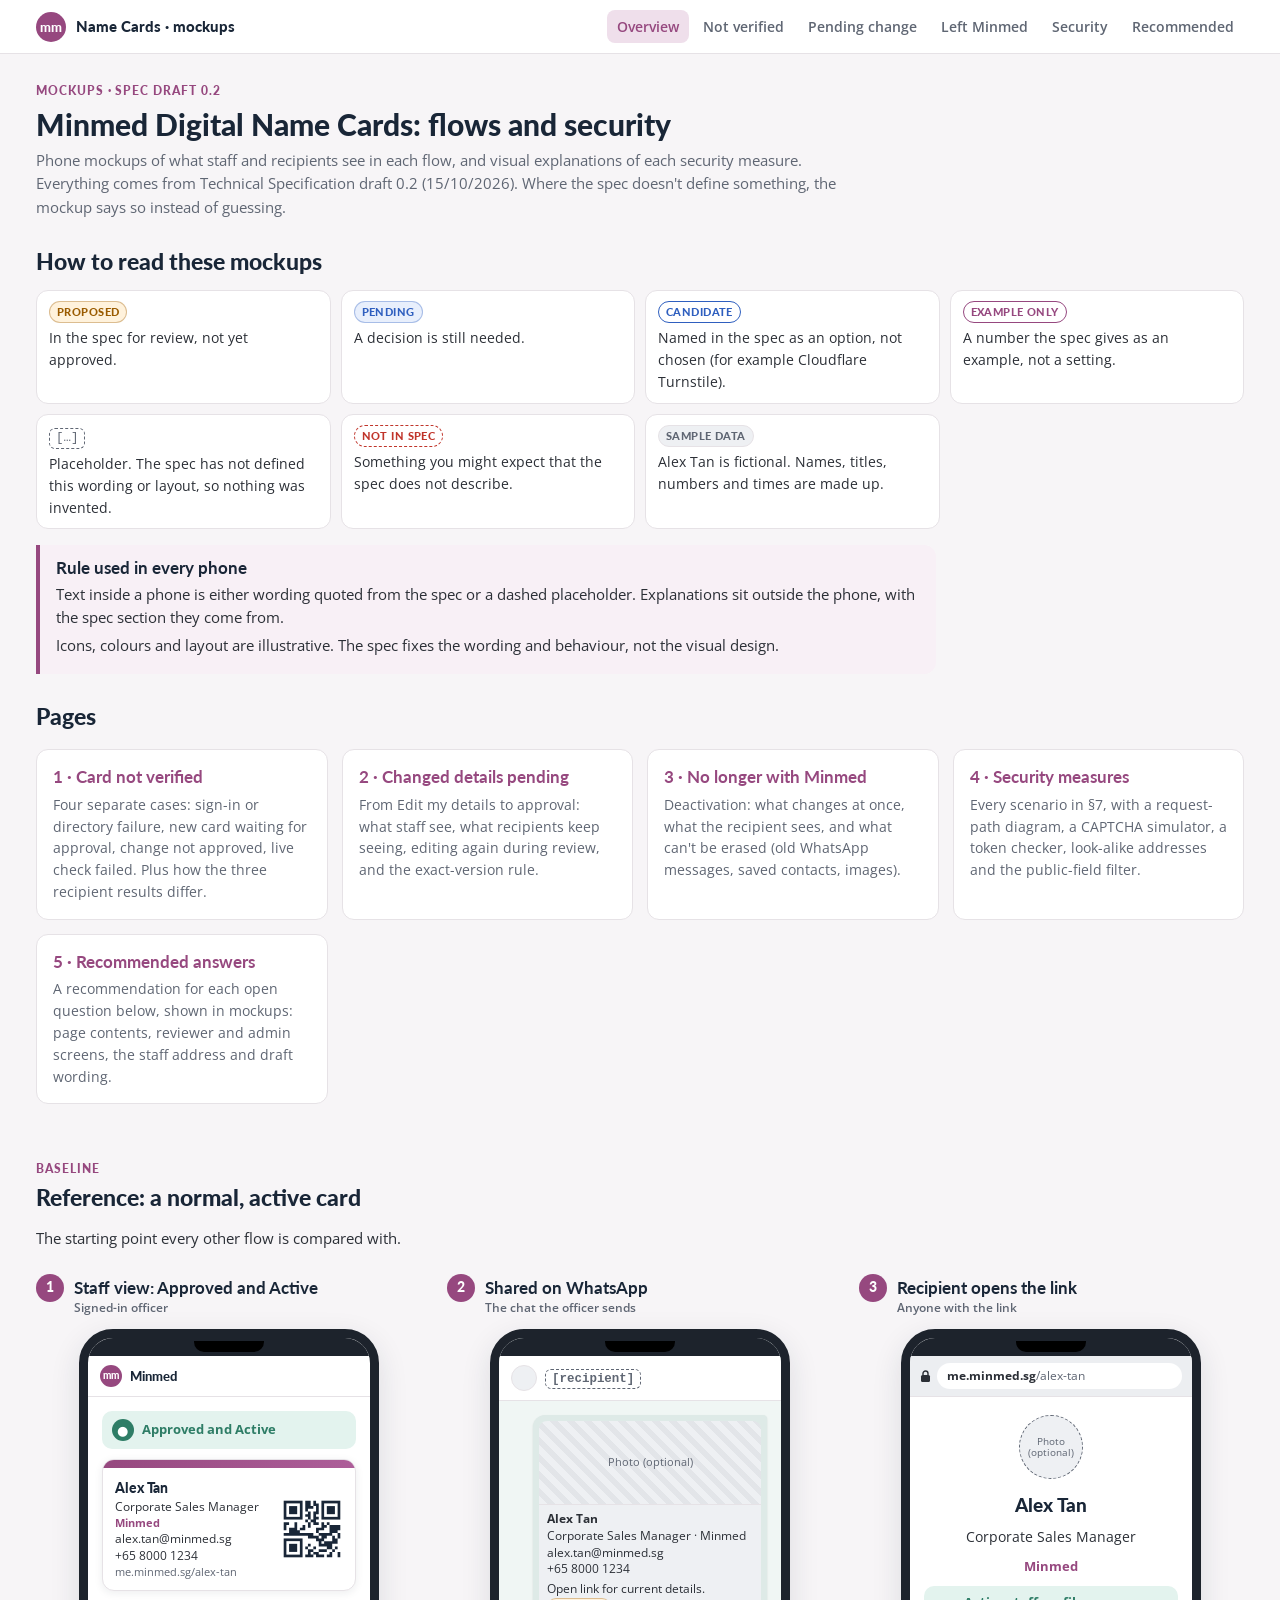
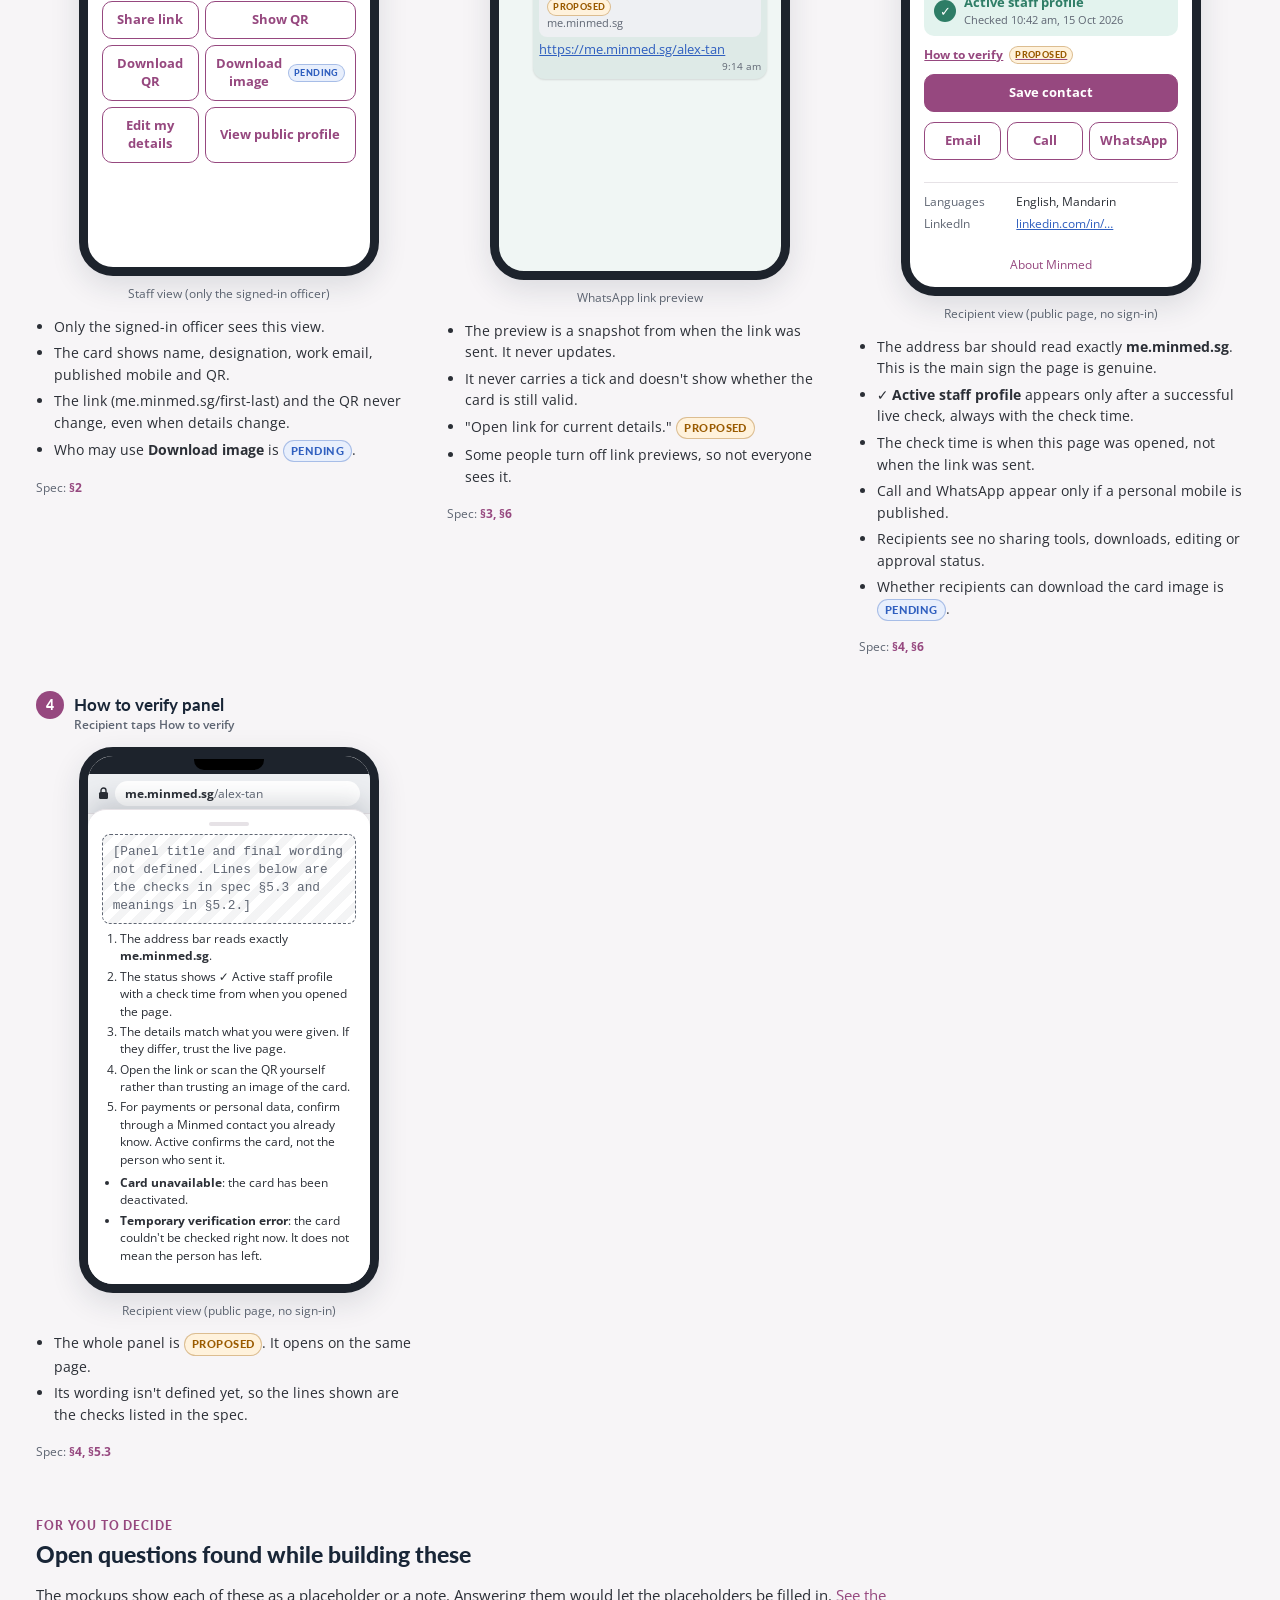
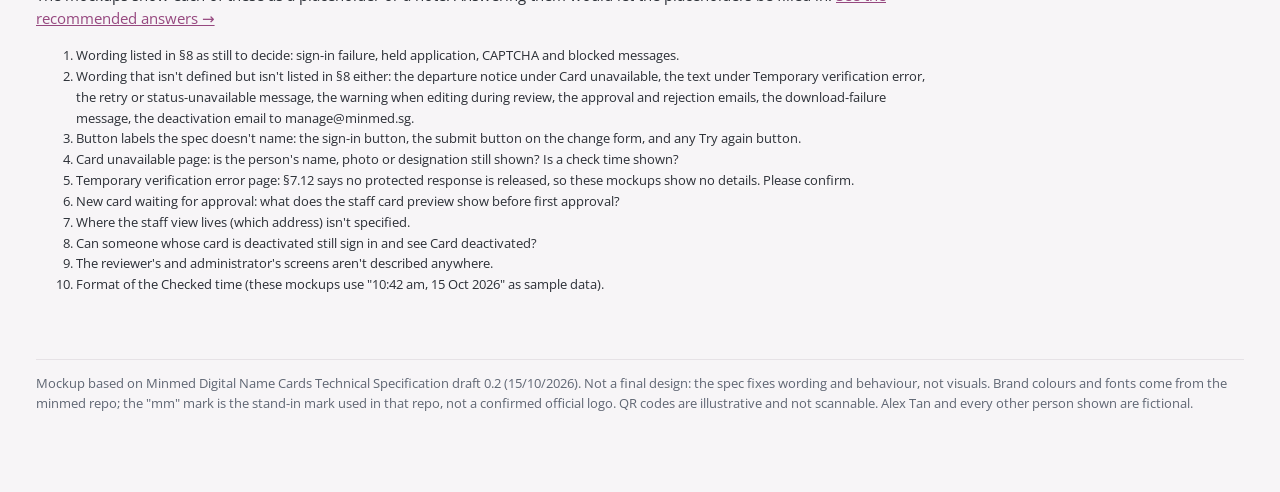
==== commit 68e30d1d: "Add recommended answers page to name card mockups New page 5 shows a recommended answer to each open" ====
--- a/name-card-mockups/index.html
+++ b/name-card-mockups/index.html
@@ -433,10 +433,44 @@
 .btn.primary .ph-inline { color: var(--on-plum); border-color: var(--on-plum); }
 .cmp { align-items: start; }
 
+/* ---------- page 5: recommended answers ---------- */
+.b-rec { background: var(--plum); color: var(--on-plum); border-color: var(--plum); }
+.rec { background: color-mix(in srgb, var(--brand) 15%, transparent); box-shadow: inset 0 -1.5px 0 var(--plum); border-radius: 3px; padding: 0 2px; -webkit-box-decoration-break: clone; box-decoration-break: clone; }
+.btn.primary .rec, .btn.danger.primary .rec, .toast .rec { background: transparent; box-shadow: inset 0 -1.5px 0 currentColor; }
+.ptitle { font-family: "Lato", sans-serif; font-weight: 900; font-size: 15px; color: var(--navy); margin: 0; line-height: 1.3; }
+.ptext { margin: 0; font-size: 12.5px; }
+.psmall { margin: 0; font-size: 11.5px; color: var(--muted); }
+.btn.danger { border-color: var(--red); color: var(--red); }
+.btn.danger.primary { background: var(--red); color: var(--surface); }
+.btn.sm { padding: 4px 8px; font-size: 11px; flex: none; }
+.modal-wrap { position: relative; flex: 1; display: flex; flex-direction: column; }
+.modal-wrap > .under { opacity: 0.22; pointer-events: none; display: flex; flex-direction: column; gap: 10px; }
+.dialog { position: absolute; left: 0; right: 0; top: 70px; background: var(--surface); border: 1px solid var(--border); border-radius: 14px; box-shadow: 0 14px 36px rgba(0, 0, 0, 0.28); padding: 14px; display: flex; flex-direction: column; gap: 9px; font-size: 12.5px; }
+.listrow { display: flex; align-items: center; gap: 8px; border: 1px solid var(--border); border-radius: 10px; padding: 8px 10px; font-size: 12px; }
+.listrow .grow { flex: 1; min-width: 0; }
+.listrow .sub { display: block; color: var(--muted); font-size: 11px; }
+.textarea { border: 1px solid var(--border); border-radius: 8px; min-height: 56px; padding: 6px 8px; font-size: 11.5px; background: var(--surface); }
+.toast { background: var(--text); color: var(--surface); border-radius: 10px; padding: 9px 11px; font-size: 12px; display: flex; gap: 8px; align-items: center; }
+.toast .btn { border-color: var(--surface); color: var(--surface); background: transparent; }
+.prevlabel { font-size: 11px; font-weight: 700; color: var(--blue); margin: 0 0 -6px; }
+.answer { border-left: 4px solid var(--plum); background: var(--surface); border-radius: 0 var(--radius) var(--radius) 0; padding: 12px 16px; margin: 12px 0 4px; max-width: 900px; box-shadow: 0 1px 2px rgba(25, 38, 55, 0.05); }
+.answer .lbl { font-family: "Lato", sans-serif; font-weight: 900; font-size: 0.72rem; letter-spacing: 0.08em; text-transform: uppercase; color: var(--plum); }
+.answer p { margin: 2px 0 0; font-weight: 600; }
+.why { max-width: 900px; font-size: 0.9rem; margin: 10px 0 0; padding-left: 18px; }
+.why li { margin-bottom: 4px; }
+.q { color: var(--muted); max-width: 900px; margin: 0; }
+.shot { position: relative; }
+.shot::before { content: attr(data-label); position: absolute; z-index: 2; top: -10px; left: 50%; transform: translateX(-50%); white-space: nowrap; background: var(--navy); color: var(--bg); font-size: 11px; font-weight: 700; padding: 2px 10px; border-radius: 999px; }
+.qa-split { display: grid; grid-template-columns: minmax(0, 1fr) minmax(0, 320px); gap: 32px; align-items: start; }
+.qa-split .answer { margin-top: 12px; }
+@media (max-width: 760px) { .qa-split { grid-template-columns: 1fr; gap: 16px; } }
+.ptext .linktext { word-break: normal; overflow-wrap: anywhere; }
+.shot .phone-cap { margin-top: 8px; }
+
 </style>
 </head>
 <body>
-<header class="top"><div class="top-inner"><a class="brandline" href="index.html"><svg class="mark" viewBox="0 0 32 32" aria-hidden="true"><circle cx="16" cy="16" r="16" fill="#96487F"/><text x="16" y="21" text-anchor="middle" font-family="Lato, Arial, sans-serif" font-size="14" font-weight="900" fill="#fff">mm</text></svg><span>Name Cards · mockups</span></a><nav class="nav" aria-label="Pages"><a href="index.html" class="on">Overview</a><a href="1-not-verified.html">Not verified</a><a href="2-pending-change.html">Pending change</a><a href="3-left-minmed.html">Left Minmed</a><a href="4-security.html">Security</a></nav></div></header>
+<header class="top"><div class="top-inner"><a class="brandline" href="index.html"><svg class="mark" viewBox="0 0 32 32" aria-hidden="true"><circle cx="16" cy="16" r="16" fill="#96487F"/><text x="16" y="21" text-anchor="middle" font-family="Lato, Arial, sans-serif" font-size="14" font-weight="900" fill="#fff">mm</text></svg><span>Name Cards · mockups</span></a><nav class="nav" aria-label="Pages"><a href="index.html" class="on">Overview</a><a href="1-not-verified.html">Not verified</a><a href="2-pending-change.html">Pending change</a><a href="3-left-minmed.html">Left Minmed</a><a href="4-security.html">Security</a><a href="5-recommended.html">Recommended</a></nav></div></header>
 <main>
 
 <div class="eyebrow">Mockups · Spec draft 0.2</div>
@@ -448,11 +482,11 @@
 <div class="callout"><h3>Rule used in every phone</h3><p>Text inside a phone is either wording quoted from the spec or a dashed placeholder. Explanations sit outside the phone, with the spec section they come from.</p><p>Icons, colours and layout are illustrative. The spec fixes the wording and behaviour, not the visual design.</p></div>
 
 <h2 style="margin-top:28px">Pages</h2>
-<div class="hub"><a href="1-not-verified.html"><h3>1 · Card not verified</h3><p>Four separate cases: sign-in or directory failure, new card waiting for approval, change not approved, live check failed. Plus how the three recipient results differ.</p></a><a href="2-pending-change.html"><h3>2 · Changed details pending</h3><p>From Edit my details to approval: what staff see, what recipients keep seeing, editing again during review, and the exact-version rule.</p></a><a href="3-left-minmed.html"><h3>3 · No longer with Minmed</h3><p>Deactivation: what changes at once, what the recipient sees, and what can't be erased (old WhatsApp messages, saved contacts, images).</p></a><a href="4-security.html"><h3>4 · Security measures</h3><p>Every scenario in §7, with a request-path diagram, a CAPTCHA simulator, a token checker, look-alike addresses and the public-field filter.</p></a></div>
+<div class="hub"><a href="1-not-verified.html"><h3>1 · Card not verified</h3><p>Four separate cases: sign-in or directory failure, new card waiting for approval, change not approved, live check failed. Plus how the three recipient results differ.</p></a><a href="2-pending-change.html"><h3>2 · Changed details pending</h3><p>From Edit my details to approval: what staff see, what recipients keep seeing, editing again during review, and the exact-version rule.</p></a><a href="3-left-minmed.html"><h3>3 · No longer with Minmed</h3><p>Deactivation: what changes at once, what the recipient sees, and what can't be erased (old WhatsApp messages, saved contacts, images).</p></a><a href="4-security.html"><h3>4 · Security measures</h3><p>Every scenario in §7, with a request-path diagram, a CAPTCHA simulator, a token checker, look-alike addresses and the public-field filter.</p></a><a href="5-recommended.html"><h3>5 · Recommended answers</h3><p>A recommendation for each open question below, shown in mockups: page contents, reviewer and admin screens, the staff address and draft wording.</p></a></div>
 
 <section class="section" id="reference"><div class="eyebrow">Baseline</div><h2>Reference: a normal, active card</h2><div class="intro"><p>The starting point every other flow is compared with.</p></div><div class="steps"><div class="step"><div class="step-head"><span class="num">1</span><div><h3>Staff view: Approved and Active</h3><div class="who">Signed-in officer</div></div></div><div class="phone "><div class="sbar"></div><div class="apphead"><svg class="mark" viewBox="0 0 32 32" aria-hidden="true"><circle cx="16" cy="16" r="16" fill="#96487F"/><text x="16" y="21" text-anchor="middle" font-family="Lato, Arial, sans-serif" font-size="14" font-weight="900" fill="#fff">mm</text></svg><span>Minmed</span></div><div class="screen"><div class="status st-active"><span class="ic" aria-hidden="true">●</span><span class="t">Approved and Active</span></div><div class="ncard"><div class="band"></div><div class="body"><div class="info"><div class="nm">Alex Tan</div><div class="line">Corporate Sales Manager</div><div class="co">Minmed</div><div class="line">alex.tan@minmed.sg</div><div class="line">+65 8000 1234</div><div class="lk">me.minmed.sg/alex-tan</div></div><svg class="qr" viewBox="-1 -1 23 23" role="img" aria-label="Illustrative QR code (not scannable)"><rect x="-1" y="-1" width="23" height="23" fill="#fff"/><path d="M8 0h1v1h-1zM9 0h1v1h-1zM11 0h1v1h-1zM8 1h1v1h-1zM9 1h1v1h-1zM11 1h1v1h-1zM12 1h1v1h-1zM8 2h1v1h-1zM9 2h1v1h-1zM10 2h1v1h-1zM12 2h1v1h-1zM8 3h1v1h-1zM12 3h1v1h-1zM9 4h1v1h-1zM11 4h1v1h-1zM12 4h1v1h-1zM8 5h1v1h-1zM9 5h1v1h-1zM11 5h1v1h-1zM9 6h1v1h-1zM11 6h1v1h-1zM12 6h1v1h-1zM8 7h1v1h-1zM10 7h1v1h-1zM11 7h1v1h-1zM0 8h1v1h-1zM1 8h1v1h-1zM4 8h1v1h-1zM9 8h1v1h-1zM11 8h1v1h-1zM12 8h1v1h-1zM14 8h1v1h-1zM16 8h1v1h-1zM0 9h1v1h-1zM4 9h1v1h-1zM7 9h1v1h-1zM9 9h1v1h-1zM14 9h1v1h-1zM15 9h1v1h-1zM17 9h1v1h-1zM18 9h1v1h-1zM19 9h1v1h-1zM20 9h1v1h-1zM0 10h1v1h-1zM2 10h1v1h-1zM3 10h1v1h-1zM4 10h1v1h-1zM6 10h1v1h-1zM7 10h1v1h-1zM12 10h1v1h-1zM13 10h1v1h-1zM14 10h1v1h-1zM17 10h1v1h-1zM18 10h1v1h-1zM19 10h1v1h-1zM20 10h1v1h-1zM2 11h1v1h-1zM3 11h1v1h-1zM4 11h1v1h-1zM5 11h1v1h-1zM12 11h1v1h-1zM17 11h1v1h-1zM18 11h1v1h-1zM19 11h1v1h-1zM0 12h1v1h-1zM1 12h1v1h-1zM2 12h1v1h-1zM3 12h1v1h-1zM4 12h1v1h-1zM5 12h1v1h-1zM6 12h1v1h-1zM7 12h1v1h-1zM8 12h1v1h-1zM9 12h1v1h-1zM10 12h1v1h-1zM13 12h1v1h-1zM14 12h1v1h-1zM15 12h1v1h-1zM16 12h1v1h-1zM17 12h1v1h-1zM20 12h1v1h-1zM9 13h1v1h-1zM10 13h1v1h-1zM11 13h1v1h-1zM12 13h1v1h-1zM14 13h1v1h-1zM15 13h1v1h-1zM18 13h1v1h-1zM20 13h1v1h-1zM12 14h1v1h-1zM13 14h1v1h-1zM14 14h1v1h-1zM18 14h1v1h-1zM19 14h1v1h-1zM13 15h1v1h-1zM15 15h1v1h-1zM16 15h1v1h-1zM17 15h1v1h-1zM18 15h1v1h-1zM19 15h1v1h-1zM9 16h1v1h-1zM13 16h1v1h-1zM14 16h1v1h-1zM15 16h1v1h-1zM16 16h1v1h-1zM17 16h1v1h-1zM8 17h1v1h-1zM11 17h1v1h-1zM16 17h1v1h-1zM17 17h1v1h-1zM19 17h1v1h-1zM9 18h1v1h-1zM10 18h1v1h-1zM13 18h1v1h-1zM14 18h1v1h-1zM15 18h1v1h-1zM18 18h1v1h-1zM9 19h1v1h-1zM11 19h1v1h-1zM12 19h1v1h-1zM17 19h1v1h-1zM20 19h1v1h-1zM8 20h1v1h-1zM9 20h1v1h-1zM10 20h1v1h-1zM12 20h1v1h-1zM13 20h1v1h-1zM14 20h1v1h-1zM16 20h1v1h-1zM17 20h1v1h-1zM20 20h1v1h-1z" fill="#192637"/><rect x="0" y="0" width="7" height="7" fill="#192637"/><rect x="1" y="1" width="5" height="5" fill="#fff"/><rect x="2" y="2" width="3" height="3" fill="#192637"/><rect x="14" y="0" width="7" height="7" fill="#192637"/><rect x="15" y="1" width="5" height="5" fill="#fff"/><rect x="16" y="2" width="3" height="3" fill="#192637"/><rect x="0" y="14" width="7" height="7" fill="#192637"/><rect x="1" y="15" width="5" height="5" fill="#fff"/><rect x="2" y="16" width="3" height="3" fill="#192637"/></svg></div></div><div class="btngrid"><div class="btn">Share link</div><div class="btn">Show QR</div><div class="btn">Download QR</div><div class="btn">Download image <span class="badge b-pending mini" title="Decision still needed">Pending</span></div><div class="btn">Edit my details</div><div class="btn">View public profile</div></div></div></div><div class="phone-cap">Staff view (only the signed-in officer)</div><ul class="notes"><li>Only the signed-in officer sees this view.</li><li>The card shows name, designation, work email, published mobile and QR.</li><li>The link (me.minmed.sg/first-last) and the QR never change, even when details change.</li><li>Who may use <b>Download image</b> is <span class="badge b-pending" title="Decision still needed">Pending</span>.</li></ul><div class="ref">Spec: <b>§2</b></div></div><div class="step"><div class="step-head"><span class="num">2</span><div><h3>Shared on WhatsApp</h3><div class="who">The chat the officer sends</div></div></div><div class="phone chat"><div class="sbar"></div><div class="chathead"><span class="dot"></span><span><span class="ph-inline">[recipient]</span></span></div><div class="screen"><div class="bubble me"><div class="preview"><div class="img">Photo (optional)</div><div class="txt"><div class="ttl">Alex Tan</div><div>Corporate Sales Manager · Minmed</div><div>alex.tan@minmed.sg</div><div>+65 8000 1234</div><div style="margin-top:3px">Open link for current details. <span class="badge b-proposed mini" title="In the spec for review, not yet approved">Proposed</span></div><div class="dom">me.minmed.sg</div></div></div><div class="linktext">https://me.minmed.sg/alex-tan</div><div class="time">9:14 am</div></div></div></div><div class="phone-cap">WhatsApp link preview</div><ul class="notes"><li>The preview is a snapshot from when the link was sent. It never updates.</li><li>It never carries a tick and doesn't show whether the card is still valid.</li><li>"Open link for current details." <span class="badge b-proposed" title="In the spec for review, not yet approved">Proposed</span></li><li>Some people turn off link previews, so not everyone sees it.</li></ul><div class="ref">Spec: <b>§3, §6</b></div></div><div class="step"><div class="step-head"><span class="num">3</span><div><h3>Recipient opens the link</h3><div class="who">Anyone with the link</div></div></div><div class="phone "><div class="sbar"></div><div class="addr"><svg width="11" height="12" viewBox="0 0 11 12" aria-hidden="true"><rect x="1" y="5" width="9" height="7" rx="1.5" fill="currentColor"/><path d="M3 5V3.5a2.5 2.5 0 0 1 5 0V5" stroke="currentColor" stroke-width="1.4" fill="none"/></svg><span class="url"><b>me.minmed.sg</b><span class="path">/alex-tan</span></span></div><div class="screen"><div class="avatar">Photo<br>(optional)</div><p class="pname">Alex Tan</p><p class="pdesig">Corporate Sales Manager</p><p class="pco">Minmed</p><div class="status st-active"><span class="ic" aria-hidden="true">✓</span><span class="t">Active staff profile<span class="s">Checked 10:42 am, 15 Oct 2026</span></span></div><span class="howto">How to verify <span class="badge b-proposed mini" title="In the spec for review, not yet approved">Proposed</span></span><div class="btn primary">Save contact</div><div class="btnrow"><div class="btn">Email</div><div class="btn">Call</div><div class="btn">WhatsApp</div></div><dl class="kv"><div><dt>Languages</dt><dd style="margin:0">English, Mandarin</dd></div><div><dt>LinkedIn</dt><dd style="margin:0" class="linktext">linkedin.com/in/…</dd></div></dl><div class="foot-link">About Minmed</div></div></div><div class="phone-cap">Recipient view (public page, no sign-in)</div><ul class="notes"><li>The address bar should read exactly <b>me.minmed.sg</b>. This is the main sign the page is genuine.</li><li>✓ <b>Active staff profile</b> appears only after a successful live check, always with the check time.</li><li>The check time is when this page was opened, not when the link was sent.</li><li>Call and WhatsApp appear only if a personal mobile is published.</li><li>Recipients see no sharing tools, downloads, editing or approval status.</li><li>Whether recipients can download the card image is <span class="badge b-pending" title="Decision still needed">Pending</span>.</li></ul><div class="ref">Spec: <b>§4, §6</b></div></div><div class="step"><div class="step-head"><span class="num">4</span><div><h3>How to verify panel</h3><div class="who">Recipient taps How to verify</div></div></div><div class="phone "><div class="sbar"></div><div class="addr"><svg width="11" height="12" viewBox="0 0 11 12" aria-hidden="true"><rect x="1" y="5" width="9" height="7" rx="1.5" fill="currentColor"/><path d="M3 5V3.5a2.5 2.5 0 0 1 5 0V5" stroke="currentColor" stroke-width="1.4" fill="none"/></svg><span class="url"><b>me.minmed.sg</b><span class="path">/alex-tan</span></span></div><div class="screen"><div class="sheet-wrap"><div class="under"><div class="avatar">Photo<br>(optional)</div><p class="pname">Alex Tan</p><p class="pdesig">Corporate Sales Manager</p><p class="pco">Minmed</p><div class="status st-active"><span class="ic" aria-hidden="true">✓</span><span class="t">Active staff profile<span class="s">Checked 10:42 am, 15 Oct 2026</span></span></div><span class="howto">How to verify <span class="badge b-proposed mini" title="In the spec for review, not yet approved">Proposed</span></span><div class="btn primary">Save contact</div><div class="btnrow"><div class="btn">Email</div><div class="btn">Call</div><div class="btn">WhatsApp</div></div><div class="foot-link">About Minmed</div></div><div class="sheet"><div class="grab"></div><div class="ph">[Panel title and final wording not defined. Lines below are the checks in spec §5.3 and meanings in §5.2.]</div><ol><li>The address bar reads exactly <b>me.minmed.sg</b>.</li><li>The status shows ✓ Active staff profile with a check time from when you opened the page.</li><li>The details match what you were given. If they differ, trust the live page.</li><li>Open the link or scan the QR yourself rather than trusting an image of the card.</li><li>For payments or personal data, confirm through a Minmed contact you already know. Active confirms the card, not the person who sent it.</li></ol><ul><li><b>Card unavailable</b>: the card has been deactivated.</li><li><b>Temporary verification error</b>: the card couldn't be checked right now. It does not mean the person has left.</li></ul></div></div></div></div><div class="phone-cap">Recipient view (public page, no sign-in)</div><ul class="notes"><li>The whole panel is <span class="badge b-proposed" title="In the spec for review, not yet approved">Proposed</span>. It opens on the same page.</li><li>Its wording isn't defined yet, so the lines shown are the checks listed in the spec.</li></ul><div class="ref">Spec: <b>§4, §5.3</b></div></div></div></section>
 
-<section class="section" id="questions"><div class="eyebrow">For you to decide</div><h2>Open questions found while building these</h2><div class="intro"><p>The mockups show each of these as a placeholder or a note. Answering them would let the placeholders be filled in.</p></div><ol class="small" style="max-width:900px"><li>Wording listed in §8 as still to decide: sign-in failure, held application, CAPTCHA and blocked messages.</li><li>Wording that isn't defined but isn't listed in §8 either: the departure notice under Card unavailable, the text under Temporary verification error, the retry or status-unavailable message, the warning when editing during review, the approval and rejection emails, the download-failure message, the deactivation email to manage@minmed.sg.</li><li>Button labels the spec doesn't name: the sign-in button, the submit button on the change form, and any Try again button.</li><li>Card unavailable page: is the person's name, photo or designation still shown? Is a check time shown?</li><li>Temporary verification error page: §7.12 says no protected response is released, so these mockups show no details. Please confirm.</li><li>New card waiting for approval: what does the staff card preview show before first approval?</li><li>Where the staff view lives (which address) isn't specified.</li><li>Can someone whose card is deactivated still sign in and see Card deactivated?</li><li>The reviewer's and administrator's screens aren't described anywhere.</li><li>Format of the Checked time (these mockups use "10:42 am, 15 Oct 2026" as sample data).</li></ol></section>
+<section class="section" id="questions"><div class="eyebrow">For you to decide</div><h2>Open questions found while building these</h2><div class="intro"><p>The mockups show each of these as a placeholder or a note. Answering them would let the placeholders be filled in. <a href="5-recommended.html">See the recommended answers →</a></p></div><ol class="small" style="max-width:900px"><li>Wording listed in §8 as still to decide: sign-in failure, held application, CAPTCHA and blocked messages.</li><li>Wording that isn't defined but isn't listed in §8 either: the departure notice under Card unavailable, the text under Temporary verification error, the retry or status-unavailable message, the warning when editing during review, the approval and rejection emails, the download-failure message, the deactivation email to manage@minmed.sg.</li><li>Button labels the spec doesn't name: the sign-in button, the submit button on the change form, and any Try again button.</li><li>Card unavailable page: is the person's name, photo or designation still shown? Is a check time shown?</li><li>Temporary verification error page: §7.12 says no protected response is released, so these mockups show no details. Please confirm.</li><li>New card waiting for approval: what does the staff card preview show before first approval?</li><li>Where the staff view lives (which address) isn't specified.</li><li>Can someone whose card is deactivated still sign in and see Card deactivated?</li><li>The reviewer's and administrator's screens aren't described anywhere.</li><li>Format of the Checked time (these mockups use "10:42 am, 15 Oct 2026" as sample data).</li></ol></section>
 
 <div class="footer">Mockup based on Minmed Digital Name Cards Technical Specification draft 0.2 (15/10/2026). Not a final design: the spec fixes wording and behaviour, not visuals. Brand colours and fonts come from the minmed repo; the "mm" mark is the stand-in mark used in that repo, not a confirmed official logo. QR codes are illustrative and not scannable. Alex Tan and every other person shown are fictional.</div>
 </main>
